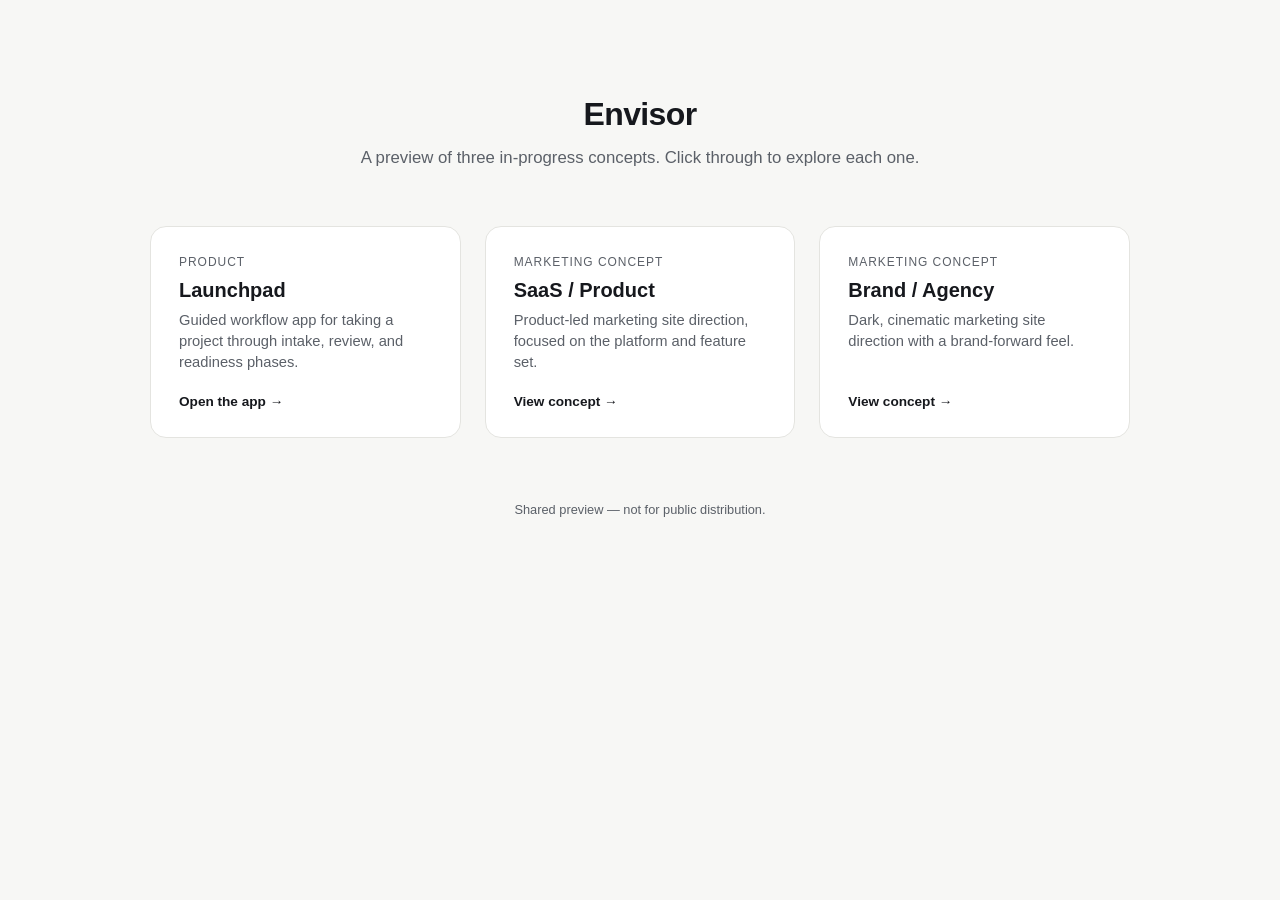
==== index.html @ 60d4d57f "Add client preview build: launchpad app + two marketing concepts Static build for public sharing. La" ====
<!doctype html>
<html lang="en">
<head>
<meta charset="UTF-8" />
<meta name="viewport" content="width=device-width, initial-scale=1.0" />
<title>Envisor — Preview</title>
<meta name="robots" content="noindex" />
<style>
  :root {
    --bg: #f7f7f5;
    --card-bg: #ffffff;
    --text: #16181d;
    --text-muted: #5b6068;
    --border: #e4e4e0;
    --accent: #16181d;
  }
  @media (prefers-color-scheme: dark) {
    :root {
      --bg: #0f1013;
      --card-bg: #17181c;
      --text: #f2f2f0;
      --text-muted: #9a9ea6;
      --border: #2a2b30;
      --accent: #f2f2f0;
    }
  }
  * { box-sizing: border-box; }
  body {
    margin: 0;
    background: var(--bg);
    color: var(--text);
    font-family: -apple-system, BlinkMacSystemFont, "Inter", "Segoe UI", Helvetica, Arial, sans-serif;
    min-height: 100vh;
    display: flex;
    flex-direction: column;
    align-items: center;
    padding: 6rem 1.5rem 3rem;
  }
  header {
    text-align: center;
    margin-bottom: 3.5rem;
    max-width: 640px;
  }
  header h1 {
    font-size: 2rem;
    font-weight: 650;
    letter-spacing: -0.02em;
    margin: 0 0 0.75rem;
  }
  header p {
    color: var(--text-muted);
    font-size: 1.05rem;
    line-height: 1.5;
    margin: 0;
  }
  .cards {
    display: grid;
    grid-template-columns: repeat(auto-fit, minmax(260px, 1fr));
    gap: 1.5rem;
    width: 100%;
    max-width: 980px;
  }
  a.card {
    display: flex;
    flex-direction: column;
    justify-content: space-between;
    background: var(--card-bg);
    border: 1px solid var(--border);
    border-radius: 16px;
    padding: 1.75rem;
    min-height: 190px;
    text-decoration: none;
    color: inherit;
    transition: transform 0.15s ease, border-color 0.15s ease;
  }
  a.card:hover {
    transform: translateY(-3px);
    border-color: var(--accent);
  }
  .card .kicker {
    font-size: 0.75rem;
    text-transform: uppercase;
    letter-spacing: 0.08em;
    color: var(--text-muted);
    margin-bottom: 0.6rem;
  }
  .card h2 {
    font-size: 1.25rem;
    margin: 0 0 0.5rem;
    font-weight: 600;
  }
  .card p {
    font-size: 0.92rem;
    color: var(--text-muted);
    line-height: 1.45;
    margin: 0;
  }
  .card .go {
    margin-top: 1.25rem;
    font-size: 0.85rem;
    font-weight: 600;
    display: inline-flex;
    align-items: center;
    gap: 0.35rem;
  }
  footer {
    margin-top: 4rem;
    color: var(--text-muted);
    font-size: 0.8rem;
  }
</style>
</head>
<body>
  <header>
    <h1>Envisor</h1>
    <p>A preview of three in-progress concepts. Click through to explore each one.</p>
  </header>

  <main class="cards">
    <a class="card" href="./launchpad/">
      <div>
        <div class="kicker">Product</div>
        <h2>Launchpad</h2>
        <p>Guided workflow app for taking a project through intake, review, and readiness phases.</p>
      </div>
      <span class="go">Open the app →</span>
    </a>

    <a class="card" href="./marketing-saas/">
      <div>
        <div class="kicker">Marketing Concept</div>
        <h2>SaaS / Product</h2>
        <p>Product-led marketing site direction, focused on the platform and feature set.</p>
      </div>
      <span class="go">View concept →</span>
    </a>

    <a class="card" href="./marketing-brand/">
      <div>
        <div class="kicker">Marketing Concept</div>
        <h2>Brand / Agency</h2>
        <p>Dark, cinematic marketing site direction with a brand-forward feel.</p>
      </div>
      <span class="go">View concept →</span>
    </a>
  </main>

  <footer>Shared preview — not for public distribution.</footer>
</body>
</html>
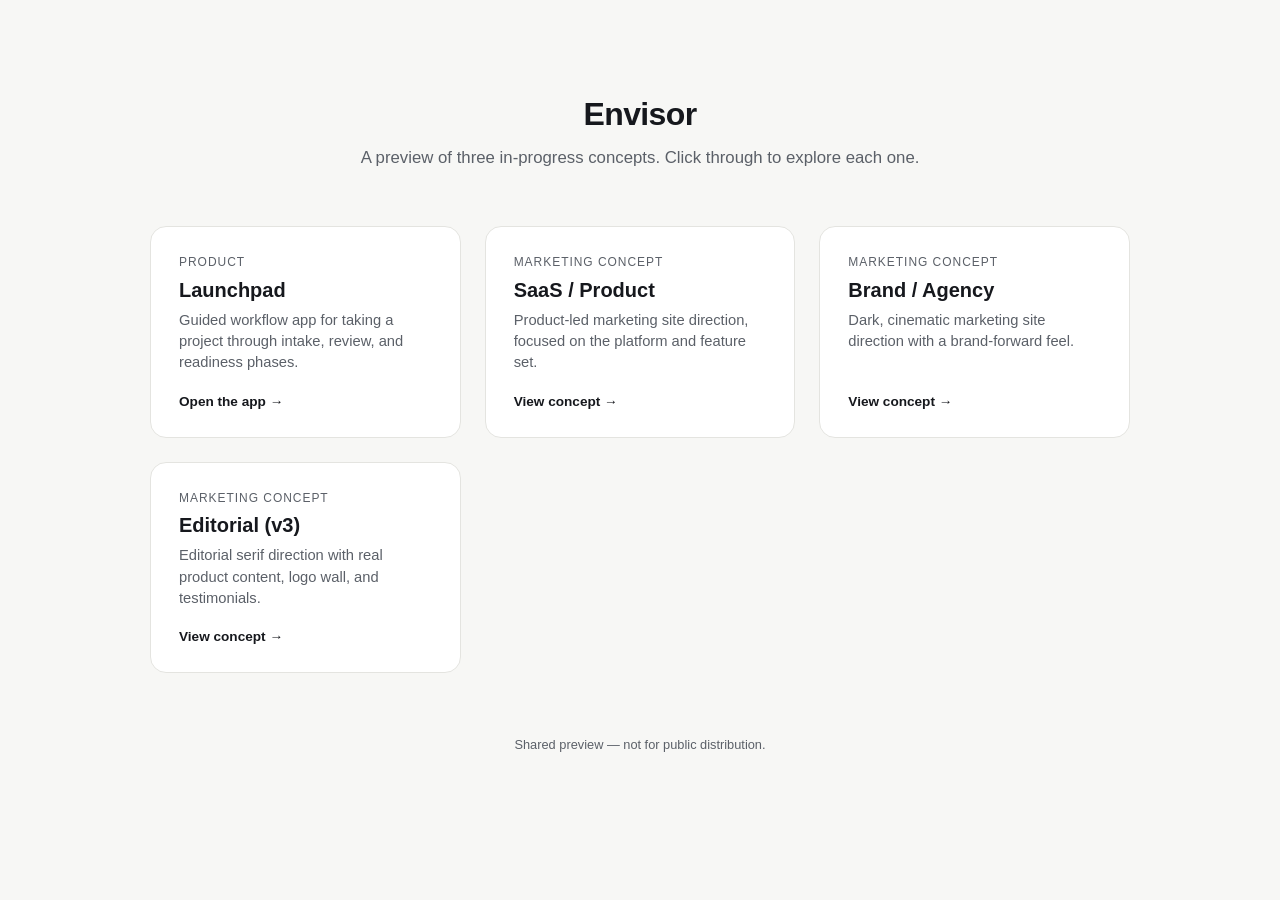
==== commit ee102a47: "Add fourth concept: marketing-v3 (editorial serif direction) Co-Authored-By: Claude Sonnet 5 <norepl" ====
--- a/index.html
+++ b/index.html
@@ -143,6 +143,15 @@
       </div>
       <span class="go">View concept →</span>
     </a>
+
+    <a class="card" href="./marketing-v3/">
+      <div>
+        <div class="kicker">Marketing Concept</div>
+        <h2>Editorial (v3)</h2>
+        <p>Editorial serif direction with real product content, logo wall, and testimonials.</p>
+      </div>
+      <span class="go">View concept →</span>
+    </a>
   </main>
 
   <footer>Shared preview — not for public distribution.</footer>
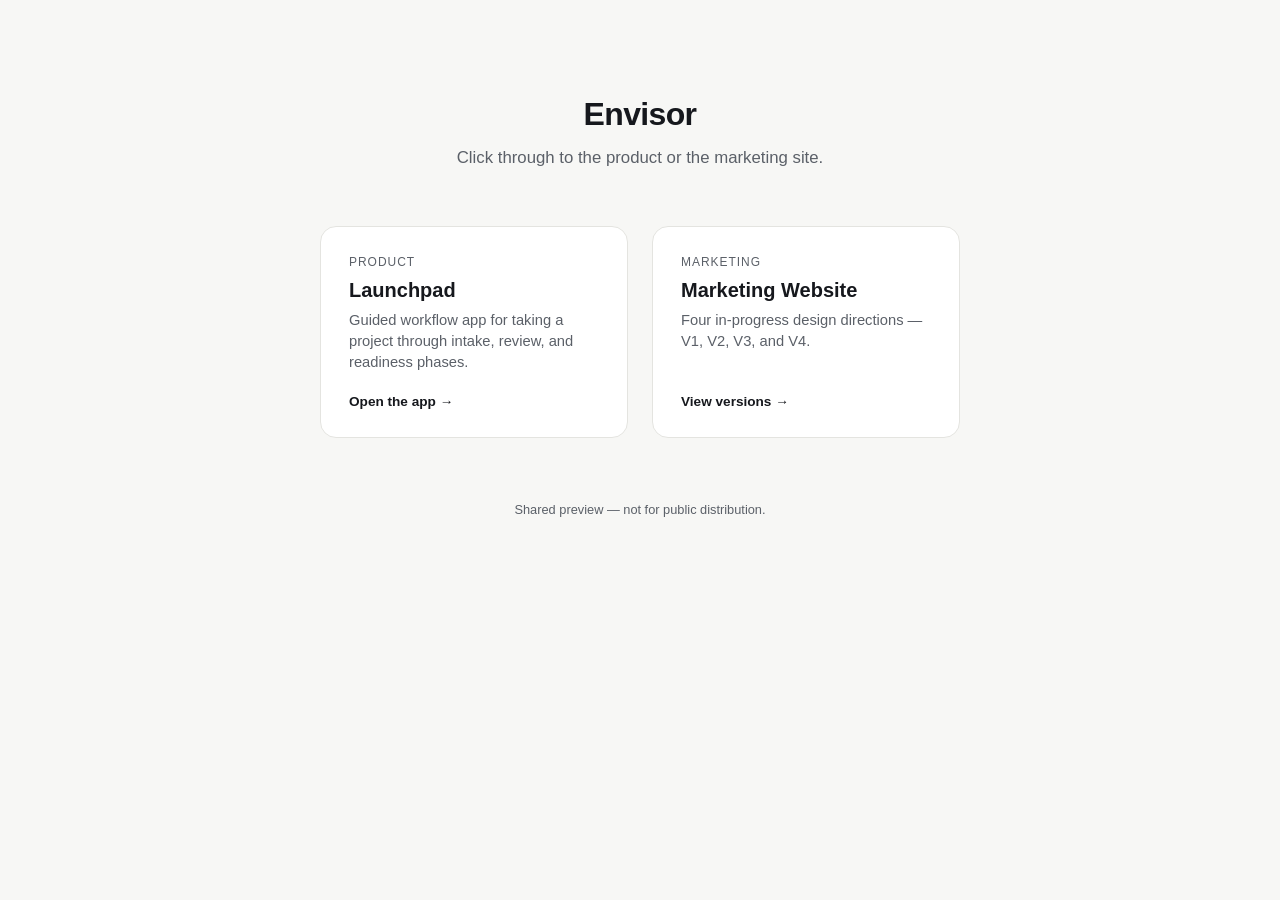
==== commit 2ff5b1e7: "Add fourth concept: marketing-v4 (Blended Inspirations) Blends Legora, Hebbia, and Sierra reference " ====
--- a/index.html
+++ b/index.html
@@ -58,7 +58,7 @@
     grid-template-columns: repeat(auto-fit, minmax(260px, 1fr));
     gap: 1.5rem;
     width: 100%;
-    max-width: 980px;
+    max-width: 640px;
   }
   a.card {
     display: flex;
@@ -113,7 +113,7 @@
 <body>
   <header>
     <h1>Envisor</h1>
-    <p>A preview of three in-progress concepts. Click through to explore each one.</p>
+    <p>Click through to the product or the marketing site.</p>
   </header>
 
   <main class="cards">
@@ -126,31 +126,13 @@
       <span class="go">Open the app →</span>
     </a>
 
-    <a class="card" href="./marketing-saas/">
+    <a class="card" href="./marketing-website/">
       <div>
-        <div class="kicker">Marketing Concept</div>
-        <h2>SaaS / Product</h2>
-        <p>Product-led marketing site direction, focused on the platform and feature set.</p>
+        <div class="kicker">Marketing</div>
+        <h2>Marketing Website</h2>
+        <p>Four in-progress design directions — V1, V2, V3, and V4.</p>
       </div>
-      <span class="go">View concept →</span>
-    </a>
-
-    <a class="card" href="./marketing-brand/">
-      <div>
-        <div class="kicker">Marketing Concept</div>
-        <h2>Brand / Agency</h2>
-        <p>Dark, cinematic marketing site direction with a brand-forward feel.</p>
-      </div>
-      <span class="go">View concept →</span>
-    </a>
-
-    <a class="card" href="./marketing-v3/">
-      <div>
-        <div class="kicker">Marketing Concept</div>
-        <h2>Editorial (v3)</h2>
-        <p>Editorial serif direction with real product content, logo wall, and testimonials.</p>
-      </div>
-      <span class="go">View concept →</span>
+      <span class="go">View versions →</span>
     </a>
   </main>
 
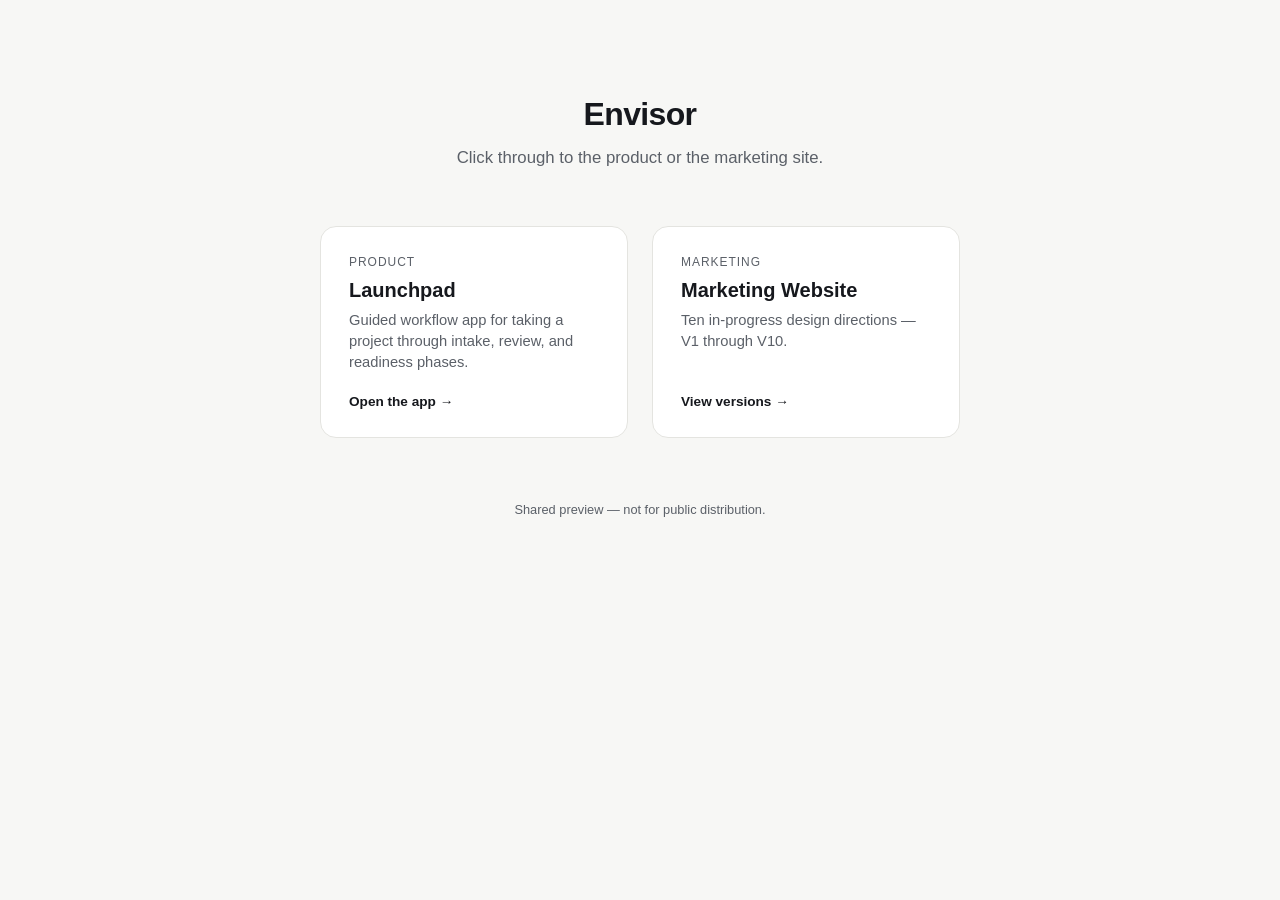
==== commit 8a1d928a: "Mirror marketing-website v5-v10 and list all ten versions Six parallel design-critique audits of v4 " ====
--- a/index.html
+++ b/index.html
@@ -130,7 +130,7 @@
       <div>
         <div class="kicker">Marketing</div>
         <h2>Marketing Website</h2>
-        <p>Four in-progress design directions — V1, V2, V3, and V4.</p>
+        <p>Ten in-progress design directions — V1 through V10.</p>
       </div>
       <span class="go">View versions →</span>
     </a>
